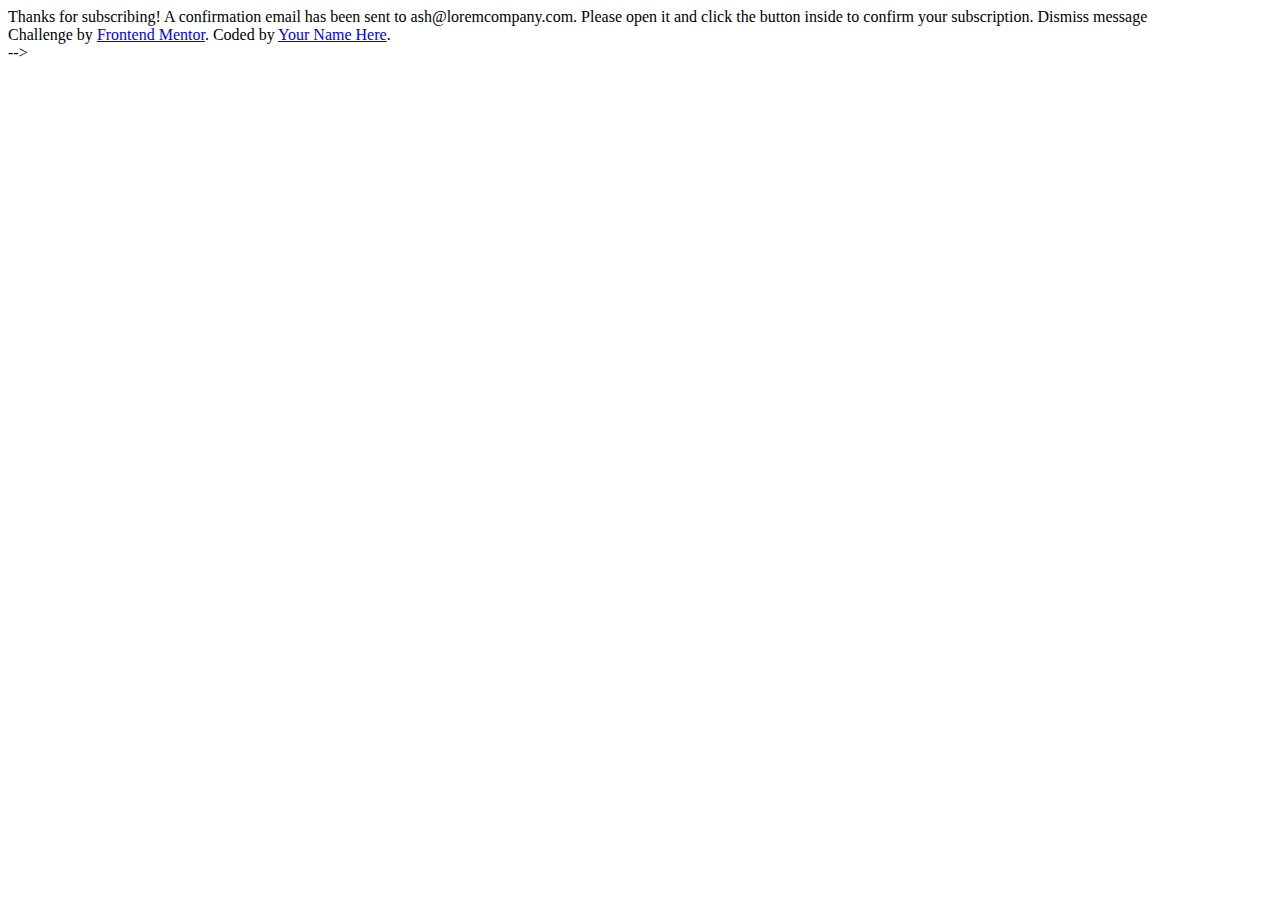
==== index.html @ 29c91d4d "Commit" ====
<!DOCTYPE html>
<html lang="en">

<head>
  <meta charset="UTF-8">
  <meta name="viewport" content="width=device-width, initial-scale=1.0">
  <link rel="icon" type="image/png" sizes="32x32" href="./assets/images/favicon-32x32.png">
  <title>Yacdany Newsletter sign-up form with success message</title>
</head>

<body>

  <!-- Sign-up form start

  Stay updated!

  Join 60,000+ product managers receiving monthly updates on:

  Product discovery and building what matters
  Measuring to ensure updates are a success
  And much more!

  Email address
  email@company.com

  Subscribe to monthly newsletter

  <!-- Sign-up form end -->

  <!-- Success message start -->

  Thanks for subscribing!

  A confirmation email has been sent to ash@loremcompany.com.
  Please open it and click the button inside to confirm your subscription.

  Dismiss message

  <!-- Success message end -->

  <div class="attribution">
    Challenge by <a href="https://www.frontendmentor.io?ref=challenge" target="_blank">Frontend Mentor</a>.
    Coded by <a href="#">Your Name Here</a>.
  </div> -->
</body>

</html>
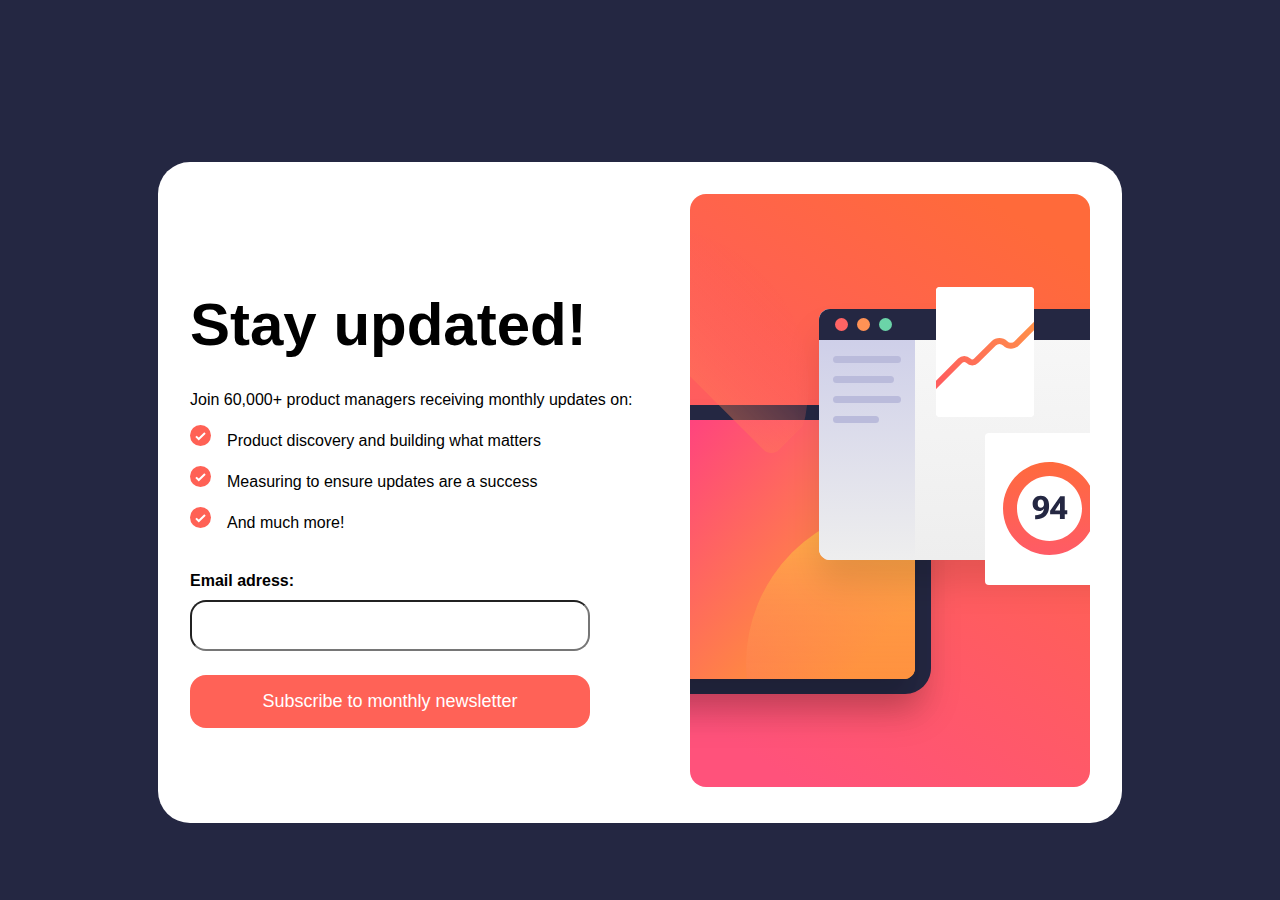
==== commit efef72a7: "Creating layout Desktop" ====
--- a/index.html
+++ b/index.html
@@ -5,10 +5,45 @@
   <meta charset="UTF-8">
   <meta name="viewport" content="width=device-width, initial-scale=1.0">
   <link rel="icon" type="image/png" sizes="32x32" href="./assets/images/favicon-32x32.png">
+  <link rel="stylesheet" href="./css/style.css">
+  <link rel="stylesheet" href="./css/SignUp/style.css">
   <title>Yacdany Newsletter sign-up form with success message</title>
 </head>
 
 <body>
+  <main>
+    <section>
+      <div class="sign-up__Container--Section">
+        <div class="sign-up__Container">
+          <div class="sign-up__Credential--Information">
+            <h1 class="sign-up__Tittle">Stay updated!</h1>
+            <span>Join 60,000+ product managers receiving monthly updates on:</span>
+            <ul class="sign__List">
+              <li><img src="./assets/images/icon-list.svg" alt="success"><span>Product discovery and building what
+                  matters</span>
+              </li>
+              <li><img src="./assets/images/icon-list.svg" alt="success"><span>Measuring to ensure updates are a
+                  success</span>
+              </li>
+              <li><img src="./assets/images/icon-list.svg" alt="success"><span>And much more!</span></li>
+            </ul>
+            <div class="signUp__Login">
+              <form action="#" method="get">
+                <div class="signUp__Email">
+                  <label for="email"><b>Email adress:</b></label>
+                  <input class="signUp__Input--Email" type="email">
+                </div>
+                <button class="sign__Submit--Button" type="submit">Subscribe to monthly newsletter</button>
+              </form>
+            </div>
+          </div>
+          <div class="sign-up__Image">
+            <img src="./assets/images/illustration-sign-up-desktop.svg" alt="image">
+          </div>
+        </div>
+      </div>
+    </section>
+  </main>
 
   <!-- Sign-up form start
 
@@ -25,20 +60,20 @@
 
   Subscribe to monthly newsletter
 
-  <!-- Sign-up form end -->
+   Sign-up form end -->
 
   <!-- Success message start -->
 
-  Thanks for subscribing!
+  <!-- Thanks for subscribing!
 
   A confirmation email has been sent to ash@loremcompany.com.
   Please open it and click the button inside to confirm your subscription.
 
-  Dismiss message
+  Dismiss message -->
 
   <!-- Success message end -->
 
-  <div class="attribution">
+  <!-- <div class="attribution">
     Challenge by <a href="https://www.frontendmentor.io?ref=challenge" target="_blank">Frontend Mentor</a>.
     Coded by <a href="#">Your Name Here</a>.
   </div> -->
--- a/css/style.css
+++ b/css/style.css
@@ -0,0 +1,23 @@
+@import url("https://fonts.googleapis.com/css2?family=Epilogue:wght@800&display=swap");
+* {
+  padding: 0;
+  margin: 0;
+  box-sizing: border-box;
+  font-family: "Roboto", sans-serif;
+}
+
+:root {
+  --Dark-Slate-Grey: hsl(234, 29%, 20%);
+  --Charcoal-Grey: hsl(235, 18%, 26%);
+  --Grey: hsl(231, 7%, 60%);
+  --White: hsl(0, 0%, 100%);
+  --Tomato: hsl(4, 100%, 67%);
+}
+
+ul {
+  list-style: none;
+}
+
+body {
+  background-color: var(--Dark-Slate-Grey);
+}
--- a/css/SignUp/style.css
+++ b/css/SignUp/style.css
@@ -0,0 +1,65 @@
+.sign-up__Container--Section {
+  display: flex;
+  justify-content: center;
+}
+.sign-up__Container {
+  width: max-content;
+  padding: 2rem;
+  display: flex;
+  justify-content: center;
+  align-items: center;
+  margin-top: 18vh;
+  background-color: var(--White);
+  border-radius: 2rem;
+}
+
+.sign-up__Credential--Information {
+  width: 500px;
+}
+
+.sign-up__Tittle {
+  font-size: 60px;
+  margin: 2rem 0;
+}
+
+.sign__List > li {
+  margin: 1rem 0;
+}
+
+.sign__List > li > span {
+  margin-left: 1rem;
+}
+
+.sign-up__Credential--Information {
+  display: flex;
+  justify-content: center;
+  flex-direction: column;
+}
+
+.signUp__Email {
+  display: flex;
+  flex-direction: column;
+  align-items: flex-start;
+  margin: 1.5rem 0;
+}
+
+.signUp__Email > label {
+  margin-bottom: 10px;
+}
+
+.signUp__Input--Email {
+  padding: 1rem;
+  width: 400px;
+  border-radius: 1rem;
+}
+
+.sign__Submit--Button {
+  padding: 1rem;
+  border-radius: 1rem;
+  width: 400px;
+  background-color: var(--Tomato);
+  color: var(--White);
+  font-size: 18px;
+  border: none;
+  cursor: pointer;
+}
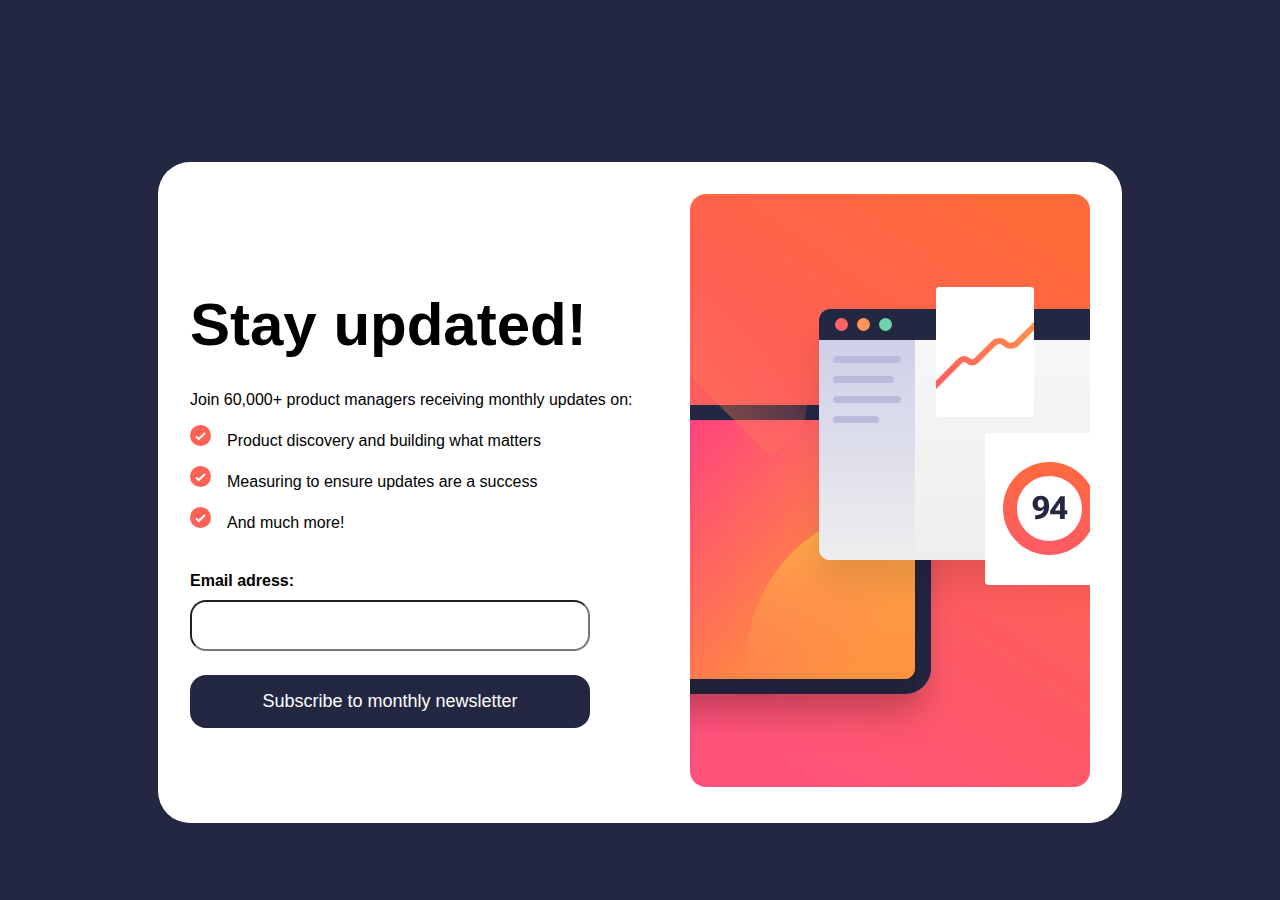
==== commit 6a67fb9a: "Creating confirmation card" ====
--- a/index.html
+++ b/index.html
@@ -28,7 +28,7 @@
               <li><img src="./assets/images/icon-list.svg" alt="success"><span>And much more!</span></li>
             </ul>
             <div class="signUp__Login">
-              <form action="#" method="get">
+              <form action="/confirmation.html" method="get">
                 <div class="signUp__Email">
                   <label for="email"><b>Email adress:</b></label>
                   <input class="signUp__Input--Email" type="email">
--- a/css/SignUp/style.css
+++ b/css/SignUp/style.css
@@ -54,12 +54,17 @@
 }
 
 .sign__Submit--Button {
+  background-color: var(--Dark-Slate-Grey);
   padding: 1rem;
   border-radius: 1rem;
   width: 400px;
-  background-color: var(--Tomato);
   color: var(--White);
   font-size: 18px;
   border: none;
   cursor: pointer;
 }
+
+.sign__Submit--Button:hover {
+  background-color: var(--Tomato);
+  transition: 0.5s;
+}
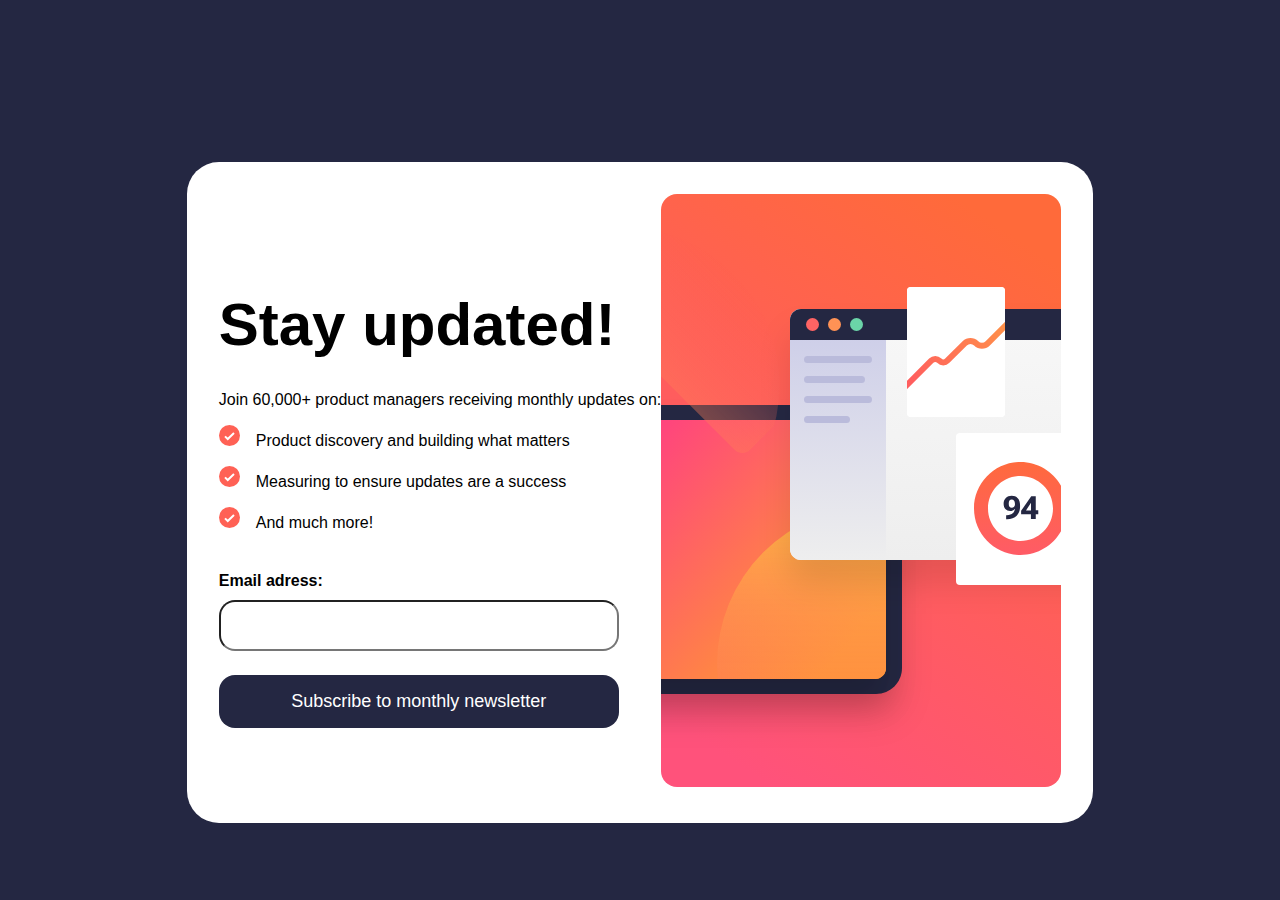
==== commit a5fc2d00: "index Mobile" ====
--- a/index.html
+++ b/index.html
@@ -17,7 +17,7 @@
         <div class="sign-up__Container">
           <div class="sign-up__Credential--Information">
             <h1 class="sign-up__Tittle">Stay updated!</h1>
-            <span>Join 60,000+ product managers receiving monthly updates on:</span>
+            <span class="signUp--info">Join 60,000+ product managers receiving monthly updates on:</span>
             <ul class="sign__List">
               <li><img src="./assets/images/icon-list.svg" alt="success"><span>Product discovery and building what
                   matters</span>
--- a/css/SignUp/style.css
+++ b/css/SignUp/style.css
@@ -11,10 +11,6 @@
   margin-top: 18vh;
   background-color: var(--White);
   border-radius: 2rem;
-}
-
-.sign-up__Credential--Information {
-  width: 500px;
 }
 
 .sign-up__Tittle {
@@ -68,3 +64,29 @@
   background-color: var(--Tomato);
   transition: 0.5s;
 }
+
+@media (max-width: 768px) {
+  .sign-up__Container {
+    flex-direction: column-reverse;
+    margin-top: 0px;
+    border-radius: 0%;
+    padding: 0;
+    padding-bottom: 2.5rem;
+  }
+  .sign-up__Credential--Information {
+    align-items: center;
+  }
+  .signUp--info {
+    padding: 1.5rem;
+  }
+  .sign-up__Tittle {
+    text-align: center;
+    padding: 1rem;
+  }
+  .signUp__Input--Email {
+    width: 100%;
+  }
+  .sign__Submit--Button {
+    width: 100%;
+  }
+}
